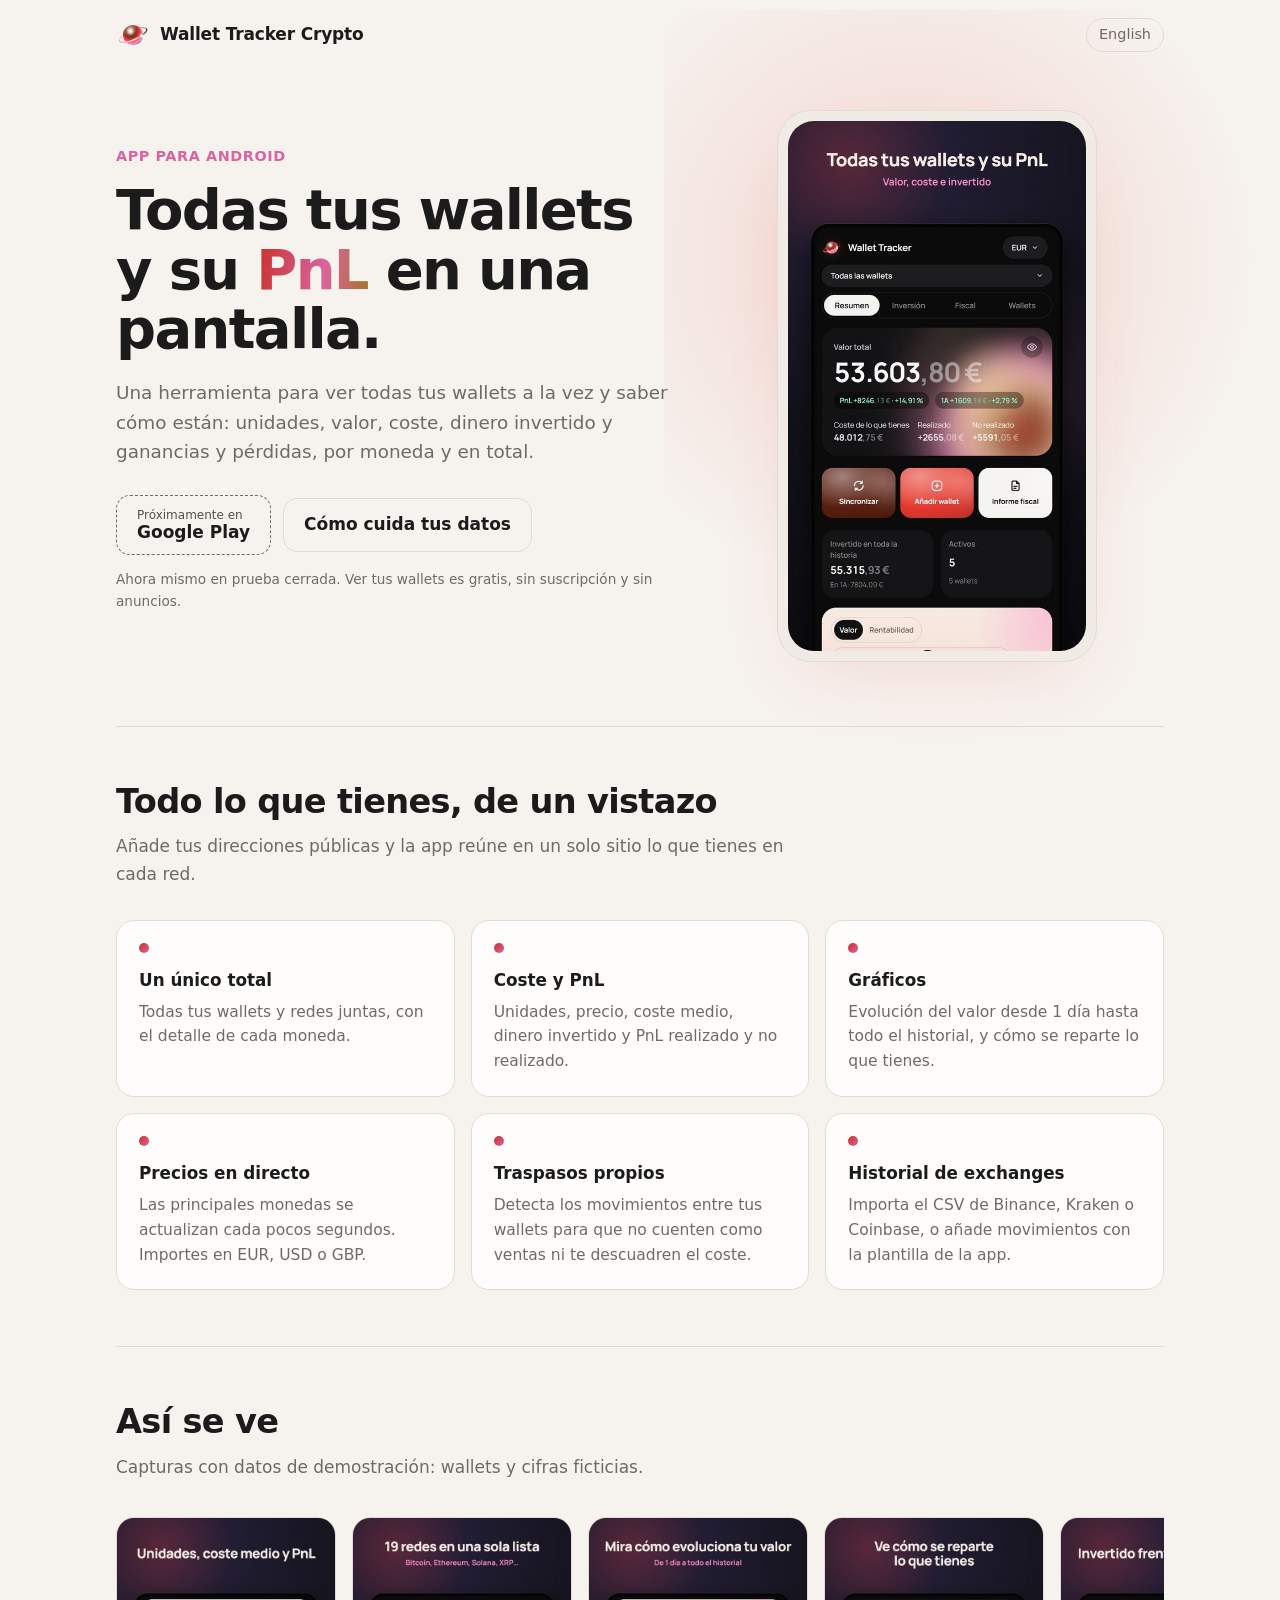
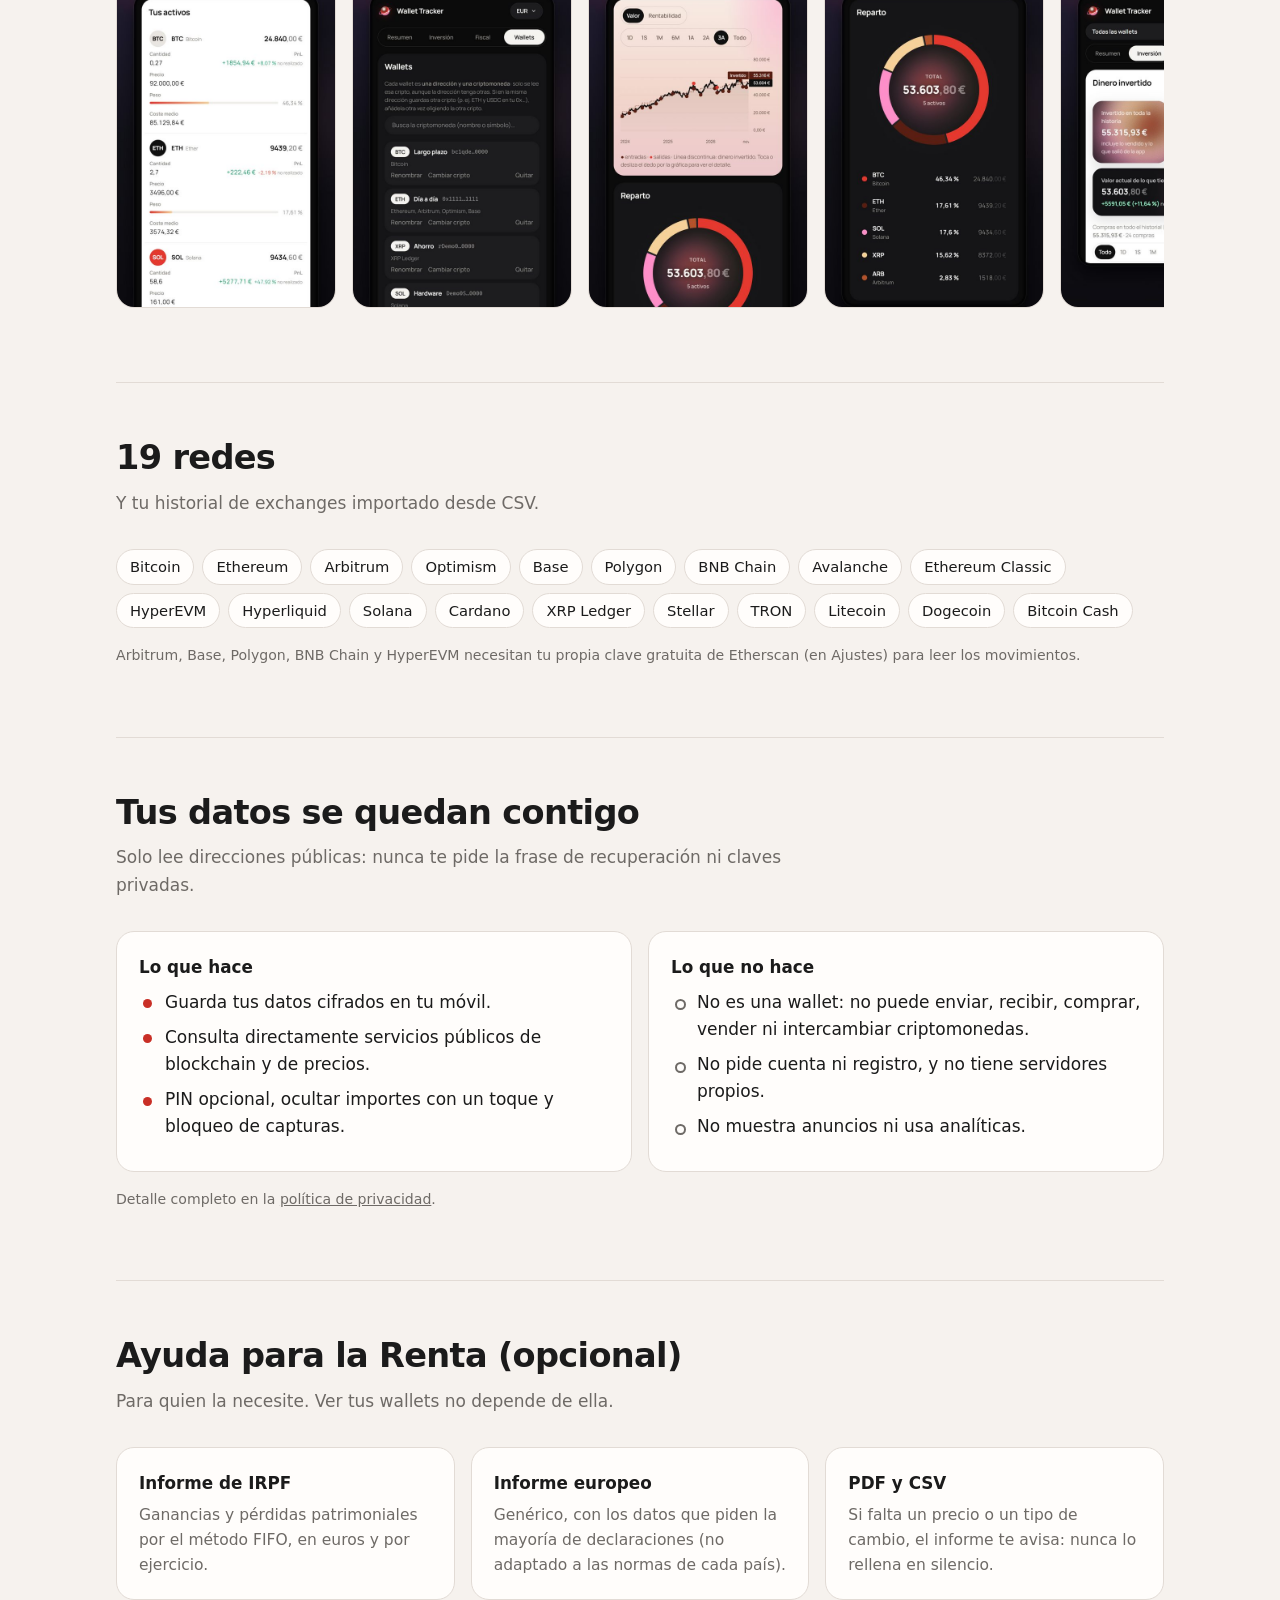
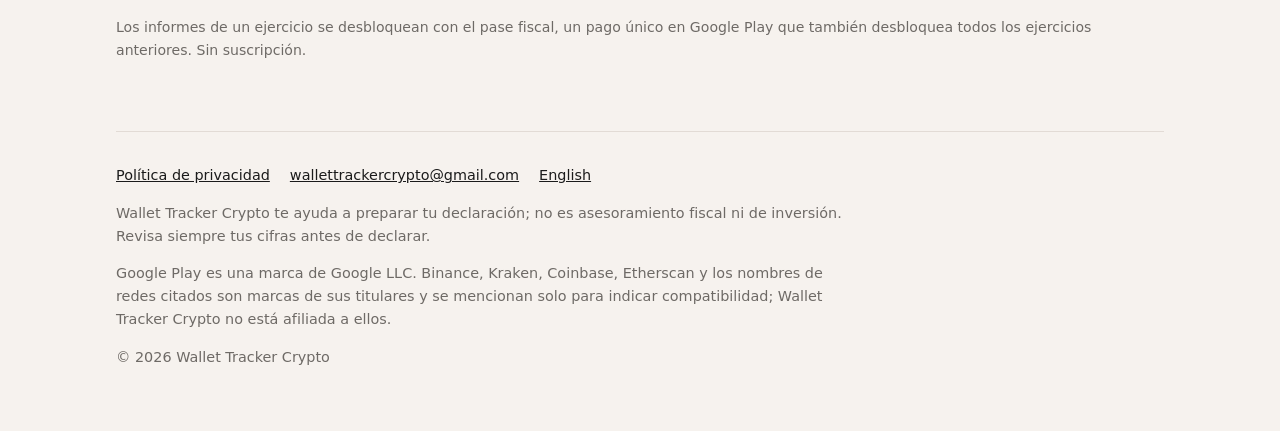
==== index.html @ d4ad1f21 "Website: landing page (ES + EN) Co-Authored-By: Claude Opus 5.5 <noreply@anthropic.com>" ====
<!doctype html>
<html lang="es">
<head>
<meta charset="utf-8">
<meta name="viewport" content="width=device-width,initial-scale=1">
<meta http-equiv="Content-Security-Policy" content="default-src 'none'; style-src 'self'; img-src 'self'; base-uri 'none'; form-action 'none'">
<meta name="referrer" content="no-referrer">
<title>Wallet Tracker Crypto</title>
<meta name="description" content="Todas tus wallets y su PnL en una pantalla. Solo lee direcciones públicas: nunca pide claves privadas. Sin cuenta, sin anuncios y con tus datos cifrados en el móvil.">
<link rel="canonical" href="https://wallettrackercrypto.github.io/">
<link rel="alternate" hreflang="es" href="https://wallettrackercrypto.github.io/">
<link rel="alternate" hreflang="en" href="https://wallettrackercrypto.github.io/en.html">
<link rel="icon" href="img/icon-32.png" sizes="32x32">
<link rel="apple-touch-icon" href="img/icon-192.png">
<meta property="og:title" content="Wallet Tracker Crypto">
<meta property="og:description" content="Todas tus wallets y su PnL en una pantalla.">
<meta property="og:image" content="https://wallettrackercrypto.github.io/img/og-es.jpg">
<meta property="og:type" content="website">
<link rel="stylesheet" href="style.css">
</head>
<body>
<div class="wrap">
  <header class="top">
    <a class="brand" href="./"><img src="img/logo.svg" alt="" width="34" height="34">Wallet Tracker Crypto</a>
    <a class="lang" href="en.html" hreflang="en" lang="en">English</a>
  </header>

  <main>
    <div class="hero">
      <div>
        <p class="eyebrow">App para Android</p>
        <h1>Todas tus wallets y su <span class="hl">PnL</span> en una pantalla.</h1>
        <p class="lead">Una herramienta para ver todas tus wallets a la vez y saber cómo están: unidades, valor, coste, dinero invertido y ganancias y pérdidas, por moneda y en total.</p>
        <div class="cta">
          <span class="btn soon"><span><small>Próximamente en</small>Google Play</span></span>
          <a class="btn ghost" href="#privacidad">Cómo cuida tus datos</a>
        </div>
        <p class="note">Ahora mismo en prueba cerrada. Ver tus wallets es gratis, sin suscripción y sin anuncios.</p>
      </div>
      <div class="phone"><img src="img/es/01-overview.jpg" alt="Resumen de la app con el total de todas las wallets y su PnL" width="540" height="960"></div>
    </div>

    <section>
      <h2>Todo lo que tienes, de un vistazo</h2>
      <p class="sub">Añade tus direcciones públicas y la app reúne en un solo sitio lo que tienes en cada red.</p>
      <div class="grid">
        <div class="card"><div class="dot"></div><h3>Un único total</h3><p>Todas tus wallets y redes juntas, con el detalle de cada moneda.</p></div>
        <div class="card"><div class="dot"></div><h3>Coste y PnL</h3><p>Unidades, precio, coste medio, dinero invertido y PnL realizado y no realizado.</p></div>
        <div class="card"><div class="dot"></div><h3>Gráficos</h3><p>Evolución del valor desde 1 día hasta todo el historial, y cómo se reparte lo que tienes.</p></div>
        <div class="card"><div class="dot"></div><h3>Precios en directo</h3><p>Las principales monedas se actualizan cada pocos segundos. Importes en EUR, USD o GBP.</p></div>
        <div class="card"><div class="dot"></div><h3>Traspasos propios</h3><p>Detecta los movimientos entre tus wallets para que no cuenten como ventas ni te descuadren el coste.</p></div>
        <div class="card"><div class="dot"></div><h3>Historial de exchanges</h3><p>Importa el CSV de Binance, Kraken o Coinbase, o añade movimientos con la plantilla de la app.</p></div>
      </div>
    </section>

    <section aria-label="Capturas de pantalla">
      <h2>Así se ve</h2>
      <p class="sub">Capturas con datos de demostración: wallets y cifras ficticias.</p>
      <div class="shots">
        <figure><img src="img/es/02-assets.jpg" alt="Lista de activos con unidades, coste medio y PnL" width="540" height="960" loading="lazy"></figure>
        <figure><img src="img/es/03-wallets.jpg" alt="Lista de wallets en varias redes" width="540" height="960" loading="lazy"></figure>
        <figure><img src="img/es/04-chart.jpg" alt="Gráfico del valor por periodo" width="540" height="960" loading="lazy"></figure>
        <figure><img src="img/es/05-allocation.jpg" alt="Gráfico de distribución" width="540" height="960" loading="lazy"></figure>
        <figure><img src="img/es/06-investment.jpg" alt="Dinero invertido frente a valor actual" width="540" height="960" loading="lazy"></figure>
        <figure><img src="img/es/07-privacy.jpg" alt="Opciones de privacidad: PIN y ocultar importes" width="540" height="960" loading="lazy"></figure>
        <figure><img src="img/es/08-tax.jpg" alt="Pase fiscal del IRPF en la app" width="540" height="960" loading="lazy"></figure>
      </div>
    </section>

    <section>
      <h2>19 redes</h2>
      <p class="sub">Y tu historial de exchanges importado desde CSV.</p>
      <ul class="nets">
        <li>Bitcoin</li><li>Ethereum</li><li>Arbitrum</li><li>Optimism</li><li>Base</li><li>Polygon</li><li>BNB Chain</li>
        <li>Avalanche</li><li>Ethereum Classic</li><li>HyperEVM</li><li>Hyperliquid</li><li>Solana</li><li>Cardano</li>
        <li>XRP Ledger</li><li>Stellar</li><li>TRON</li><li>Litecoin</li><li>Dogecoin</li><li>Bitcoin Cash</li>
      </ul>
      <p class="fine">Arbitrum, Base, Polygon, BNB Chain y HyperEVM necesitan tu propia clave gratuita de Etherscan (en Ajustes) para leer los movimientos.</p>
    </section>

    <section id="privacidad">
      <h2>Tus datos se quedan contigo</h2>
      <p class="sub">Solo lee direcciones públicas: nunca te pide la frase de recuperación ni claves privadas.</p>
      <div class="split">
        <div class="card">
          <h3>Lo que hace</h3>
          <ul class="check">
            <li>Guarda tus datos cifrados en tu móvil.</li>
            <li>Consulta directamente servicios públicos de blockchain y de precios.</li>
            <li>PIN opcional, ocultar importes con un toque y bloqueo de capturas.</li>
          </ul>
        </div>
        <div class="card">
          <h3>Lo que no hace</h3>
          <ul class="check cross">
            <li>No es una wallet: no puede enviar, recibir, comprar, vender ni intercambiar criptomonedas.</li>
            <li>No pide cuenta ni registro, y no tiene servidores propios.</li>
            <li>No muestra anuncios ni usa analíticas.</li>
          </ul>
        </div>
      </div>
      <p class="fine">Detalle completo en la <a href="https://wallettrackercrypto.github.io/wallettracker-privacy/">política de privacidad</a>.</p>
    </section>

    <section>
      <h2>Ayuda para la Renta (opcional)</h2>
      <p class="sub">Para quien la necesite. Ver tus wallets no depende de ella.</p>
      <div class="grid">
        <div class="card"><h3>Informe de IRPF</h3><p>Ganancias y pérdidas patrimoniales por el método FIFO, en euros y por ejercicio.</p></div>
        <div class="card"><h3>Informe europeo</h3><p>Genérico, con los datos que piden la mayoría de declaraciones (no adaptado a las normas de cada país).</p></div>
        <div class="card"><h3>PDF y CSV</h3><p>Si falta un precio o un tipo de cambio, el informe te avisa: nunca lo rellena en silencio.</p></div>
      </div>
      <p class="fine">Los informes de un ejercicio se desbloquean con el pase fiscal, un pago único en Google Play que también desbloquea todos los ejercicios anteriores. Sin suscripción.</p>
    </section>
  </main>

  <footer>
    <nav>
      <a href="https://wallettrackercrypto.github.io/wallettracker-privacy/">Política de privacidad</a>
      <a href="mailto:wallettrackercrypto@gmail.com">wallettrackercrypto@gmail.com</a>
      <a href="en.html" hreflang="en" lang="en">English</a>
    </nav>
    <p class="disclaimer">Wallet Tracker Crypto te ayuda a preparar tu declaración; no es asesoramiento fiscal ni de inversión. Revisa siempre tus cifras antes de declarar.</p>
    <p class="disclaimer">Google Play es una marca de Google LLC. Binance, Kraken, Coinbase, Etherscan y los nombres de redes citados son marcas de sus titulares y se mencionan solo para indicar compatibilidad; Wallet Tracker Crypto no está afiliada a ellos.</p>
    <p>© 2026 Wallet Tracker Crypto</p>
  </footer>
</div>
</body>
</html>
---- style.css ----
:root {
  --bg: #0b0b0c; --card: #151416; --card-2: #1d1b1e; --text: #f6f4f1; --muted: #a39f9a; --border: #2a2729;
  --accent: #e5392f; --accent-deep: #5a1f12; --accent-soft: #ff8fc8; --gold: #f6d29a;
  --glow: rgba(229, 57, 47, .28);
  color-scheme: dark;
}
@media (prefers-color-scheme: light) {
  :root {
    --bg: #f6f2ee; --card: #fffdfb; --card-2: #f1ebe6; --text: #1b1b1b; --muted: #6e6a66; --border: #e2dbd5;
    --accent: #c92f26; --accent-deep: #5a1f12; --accent-soft: #d9649f; --gold: #a8742a;
    --glow: rgba(229, 57, 47, .16);
    color-scheme: light;
  }
}
* { box-sizing: border-box; }
html { -webkit-text-size-adjust: 100%; }
body {
  margin: 0; background: var(--bg); color: var(--text);
  font: 17px/1.6 system-ui, -apple-system, "Segoe UI", Roboto, sans-serif;
  overflow-x: hidden;
}
a { color: inherit; }
img { max-width: 100%; display: block; }
.wrap { max-width: 1080px; margin: 0 auto; padding: 0 16px; }

/* Header */
header.top { display: flex; align-items: center; justify-content: space-between; gap: 12px; padding: 18px 0; }
.brand { display: flex; align-items: center; gap: 10px; text-decoration: none; font-weight: 700; letter-spacing: -.01em; }
.brand img { width: 34px; height: 34px; }
.lang { font-size: .9rem; color: var(--muted); text-decoration: none; border: 1px solid var(--border); border-radius: 999px; padding: 4px 12px; }
.lang:hover { color: var(--text); border-color: var(--muted); }

/* Hero */
.hero { position: relative; display: grid; grid-template-columns: 1.1fr .9fr; gap: 40px; align-items: center; padding: 40px 0 64px; }
.hero::before {
  content: ""; position: absolute; z-index: -1; width: 620px; height: 620px; right: -120px; top: -60px;
  background: radial-gradient(circle at 40% 40%, var(--glow), transparent 65%); pointer-events: none;
}
.eyebrow { color: var(--accent-soft); font-weight: 600; font-size: .9rem; letter-spacing: .04em; text-transform: uppercase; margin: 0 0 12px; }
h1 { font-size: clamp(2.1rem, 5.4vw, 3.5rem); line-height: 1.06; letter-spacing: -.03em; margin: 0 0 20px; }
h1 .hl { background: linear-gradient(100deg, var(--accent), var(--accent-soft) 60%, var(--gold)); -webkit-background-clip: text; background-clip: text; color: transparent; }
.lead { font-size: 1.15rem; color: var(--muted); margin: 0 0 28px; max-width: 34em; }
.cta { display: flex; flex-wrap: wrap; gap: 12px; align-items: center; }
.btn {
  display: inline-flex; align-items: center; gap: 10px; padding: 12px 20px; border-radius: 14px; text-decoration: none; font-weight: 600;
  background: var(--text); color: var(--bg);
}
.btn.ghost { background: transparent; color: var(--text); border: 1px solid var(--border); }
.btn small { display: block; font-weight: 400; font-size: .75rem; opacity: .75; line-height: 1.2; }
.btn span { line-height: 1.2; }
.note { font-size: .85rem; color: var(--muted); margin-top: 14px; }
.phone { justify-self: center; width: min(320px, 78vw); border-radius: 34px; padding: 10px; background: var(--card-2); border: 1px solid var(--border); box-shadow: 0 30px 80px -30px var(--glow); }
.phone img { border-radius: 26px; width: 100%; height: auto; aspect-ratio: 9 / 16; }

/* Sections */
section { padding: 56px 0; border-top: 1px solid var(--border); }
h2 { font-size: clamp(1.5rem, 3.4vw, 2.1rem); line-height: 1.15; letter-spacing: -.02em; margin: 0 0 12px; }
.sub { color: var(--muted); margin: 0 0 32px; max-width: 40em; }
.grid { display: grid; grid-template-columns: repeat(3, 1fr); gap: 16px; }
.card { background: var(--card); border: 1px solid var(--border); border-radius: 18px; padding: 22px; }
.card h3 { margin: 0 0 6px; font-size: 1.05rem; }
.card p { margin: 0; color: var(--muted); font-size: .97rem; }
.dot { width: 10px; height: 10px; border-radius: 50%; background: linear-gradient(135deg, var(--accent), var(--accent-soft)); margin-bottom: 14px; }

/* Screenshot strip: scrolls inside itself, never the page */
.shots { display: flex; gap: 16px; overflow-x: auto; scroll-snap-type: x mandatory; padding: 4px 2px 18px; -webkit-overflow-scrolling: touch; }
.shots figure { flex: 0 0 auto; width: 220px; margin: 0; scroll-snap-align: start; }
.shots img { width: 220px; height: auto; aspect-ratio: 9 / 16; border-radius: 18px; border: 1px solid var(--border); background: var(--card-2); }

.nets { display: flex; flex-wrap: wrap; gap: 8px; margin: 0; padding: 0; list-style: none; }
.nets li { border: 1px solid var(--border); background: var(--card); border-radius: 999px; padding: 5px 13px; font-size: .92rem; }
.fine { font-size: .88rem; color: var(--muted); margin-top: 16px; }

.split { display: grid; grid-template-columns: 1fr 1fr; gap: 16px; }
ul.check { margin: 0; padding: 0; list-style: none; }
ul.check li { padding-left: 26px; position: relative; margin: 8px 0; }
ul.check li::before { content: ""; position: absolute; left: 4px; top: .62em; width: 9px; height: 9px; border-radius: 50%; background: var(--accent); }
ul.cross li::before { background: transparent; border: 2px solid var(--muted); width: 7px; height: 7px; }

footer { border-top: 1px solid var(--border); padding: 32px 0 48px; color: var(--muted); font-size: .9rem; }
footer nav { display: flex; flex-wrap: wrap; gap: 8px 20px; margin-bottom: 14px; }
footer a { color: var(--text); }
.disclaimer { max-width: 52em; }

@media (max-width: 860px) {
  .hero { grid-template-columns: 1fr; gap: 32px; padding-top: 16px; }
  .hero::before { width: 420px; height: 420px; right: -160px; top: 120px; }
  .grid { grid-template-columns: 1fr 1fr; }
}
@media (max-width: 560px) {
  body { font-size: 16px; }
  .grid, .split { grid-template-columns: 1fr; }
  section { padding: 44px 0; }
  .shots figure, .shots img { width: 180px; }
}

/* "Coming soon" is a label, not a button */
.btn.soon { background: transparent; color: var(--text); border: 1px dashed var(--muted); cursor: default; }
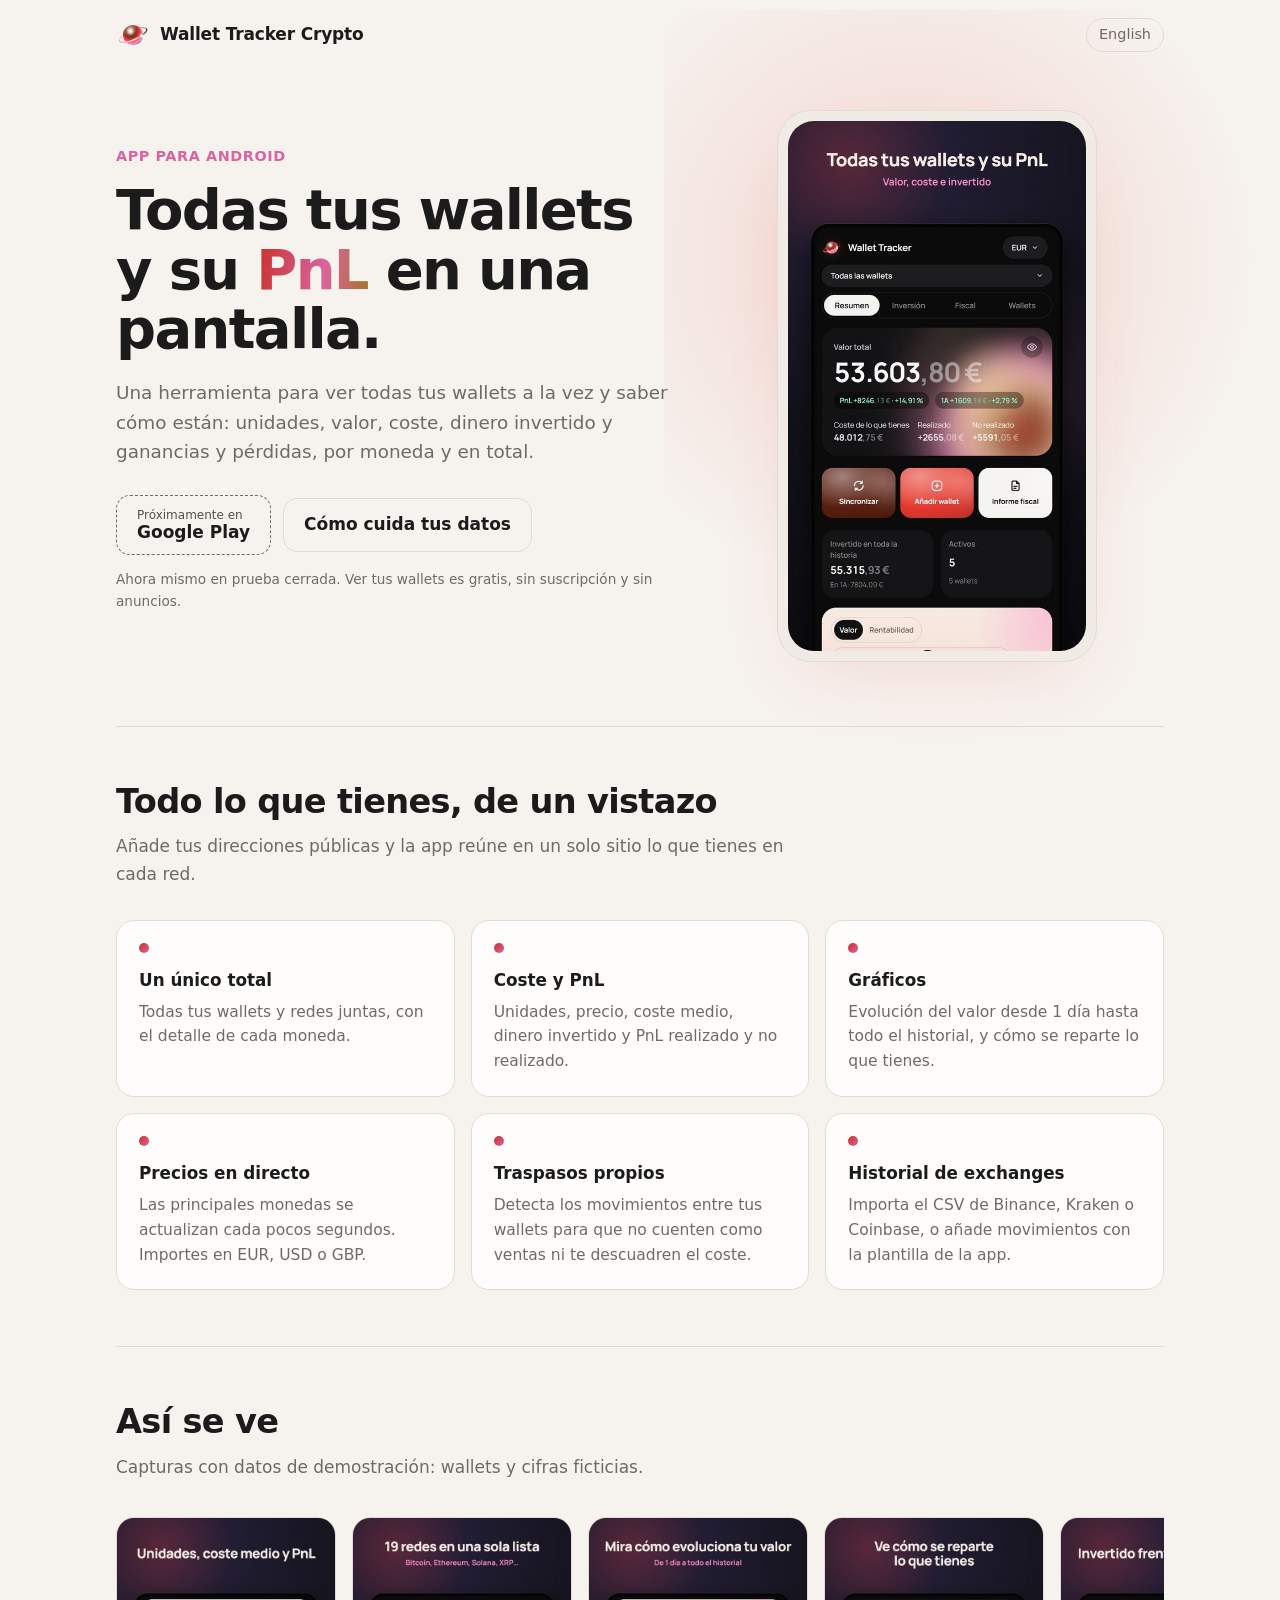
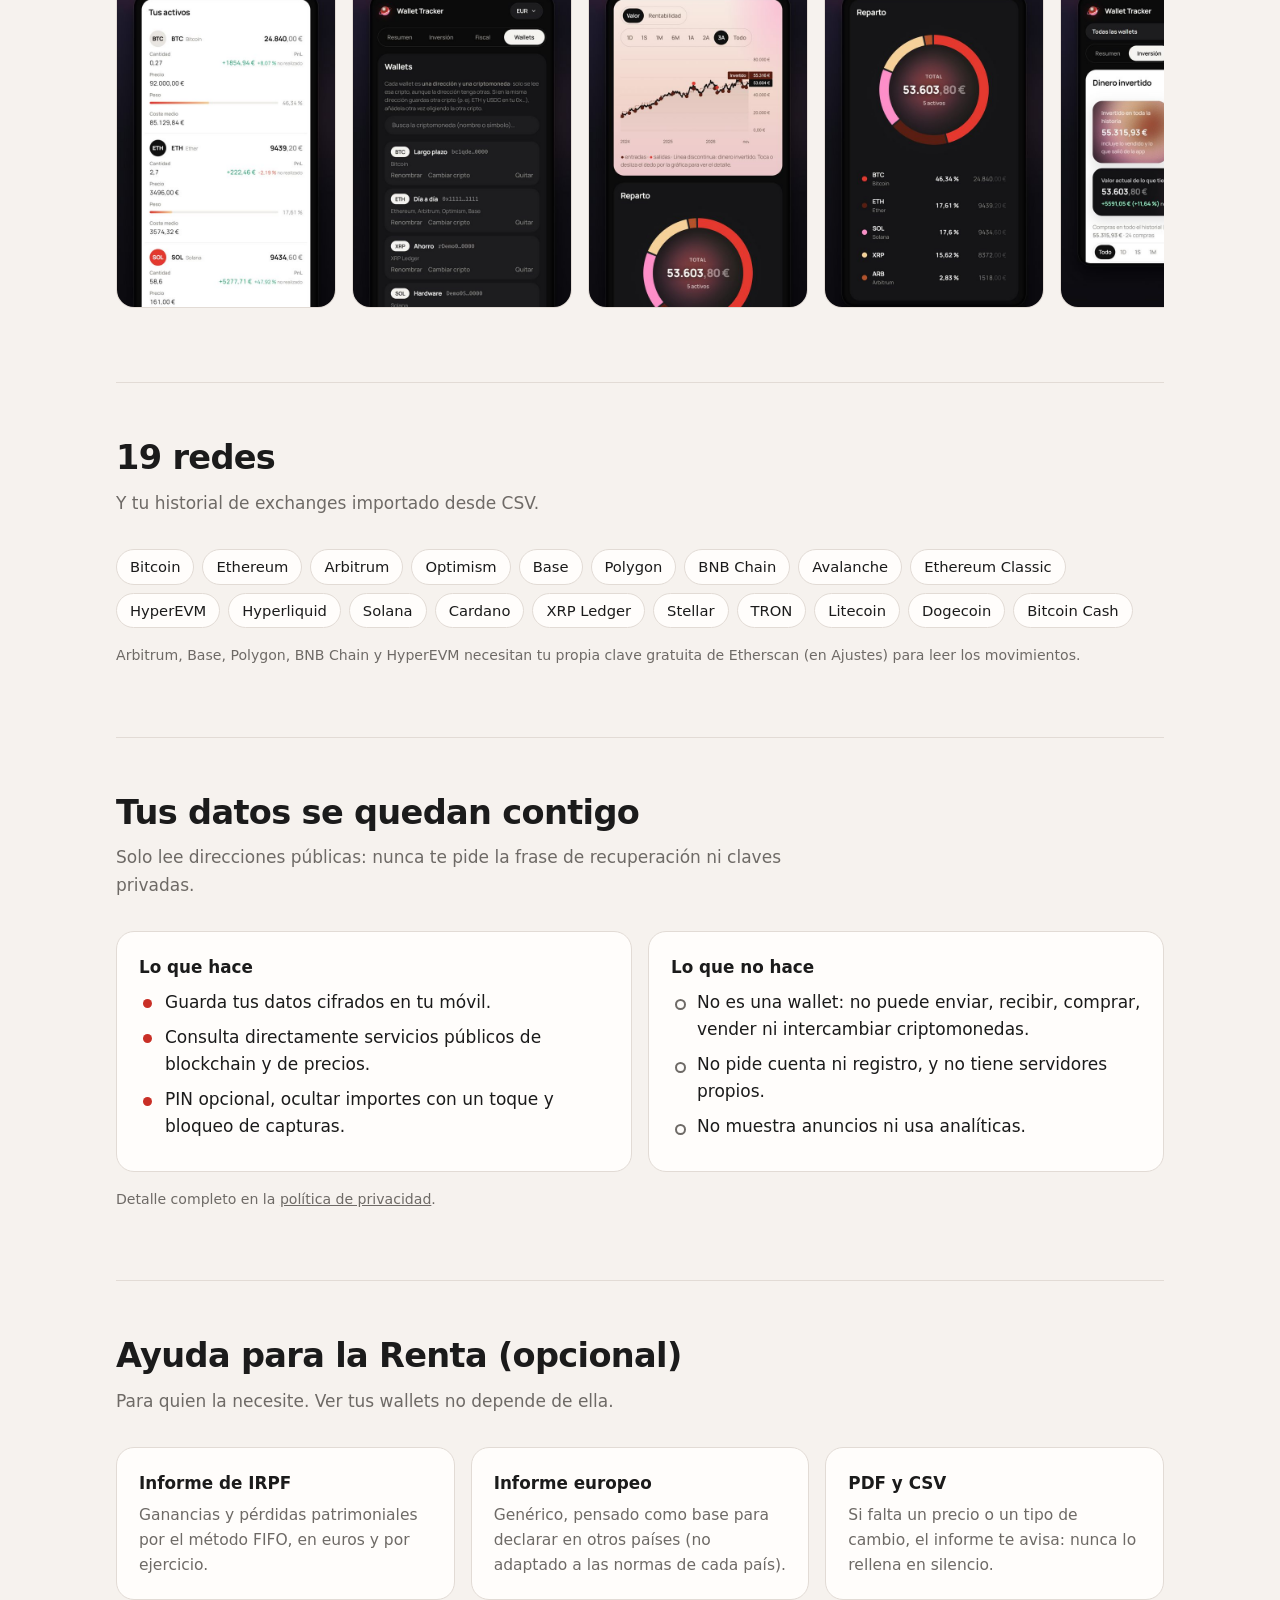
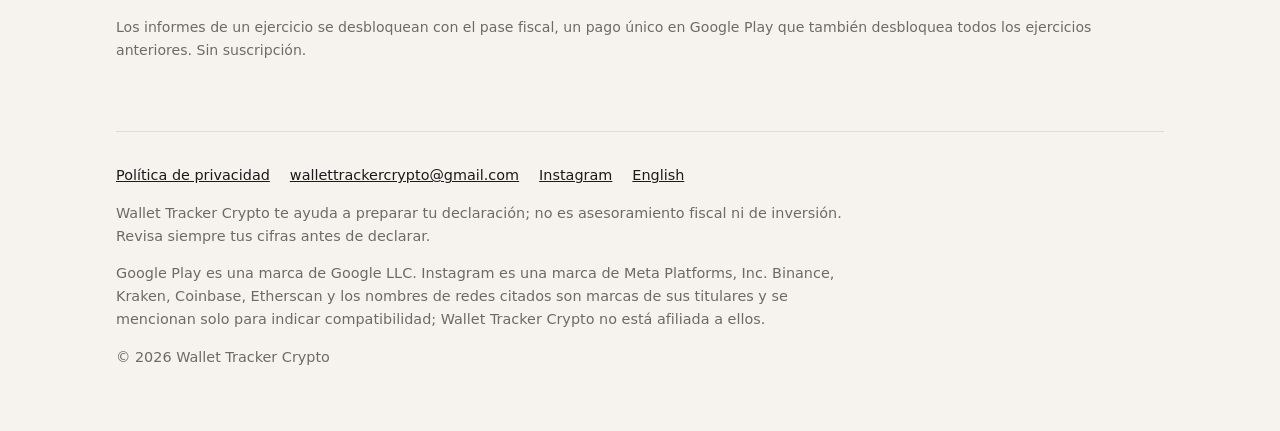
==== commit 62bc7234: "Website: Instagram link in footer; EU report wording Co-Authored-By: Claude Opus 5.5 <noreply@anthro" ====
--- a/index.html
+++ b/index.html
@@ -107,7 +107,7 @@
       <p class="sub">Para quien la necesite. Ver tus wallets no depende de ella.</p>
       <div class="grid">
         <div class="card"><h3>Informe de IRPF</h3><p>Ganancias y pérdidas patrimoniales por el método FIFO, en euros y por ejercicio.</p></div>
-        <div class="card"><h3>Informe europeo</h3><p>Genérico, con los datos que piden la mayoría de declaraciones (no adaptado a las normas de cada país).</p></div>
+        <div class="card"><h3>Informe europeo</h3><p>Genérico, pensado como base para declarar en otros países (no adaptado a las normas de cada país).</p></div>
         <div class="card"><h3>PDF y CSV</h3><p>Si falta un precio o un tipo de cambio, el informe te avisa: nunca lo rellena en silencio.</p></div>
       </div>
       <p class="fine">Los informes de un ejercicio se desbloquean con el pase fiscal, un pago único en Google Play que también desbloquea todos los ejercicios anteriores. Sin suscripción.</p>
@@ -118,10 +118,11 @@
     <nav>
       <a href="https://wallettrackercrypto.github.io/wallettracker-privacy/">Política de privacidad</a>
       <a href="mailto:wallettrackercrypto@gmail.com">wallettrackercrypto@gmail.com</a>
+      <a href="https://www.instagram.com/wallettrackercrypto/" rel="noopener">Instagram</a>
       <a href="en.html" hreflang="en" lang="en">English</a>
     </nav>
     <p class="disclaimer">Wallet Tracker Crypto te ayuda a preparar tu declaración; no es asesoramiento fiscal ni de inversión. Revisa siempre tus cifras antes de declarar.</p>
-    <p class="disclaimer">Google Play es una marca de Google LLC. Binance, Kraken, Coinbase, Etherscan y los nombres de redes citados son marcas de sus titulares y se mencionan solo para indicar compatibilidad; Wallet Tracker Crypto no está afiliada a ellos.</p>
+    <p class="disclaimer">Google Play es una marca de Google LLC. Instagram es una marca de Meta Platforms, Inc. Binance, Kraken, Coinbase, Etherscan y los nombres de redes citados son marcas de sus titulares y se mencionan solo para indicar compatibilidad; Wallet Tracker Crypto no está afiliada a ellos.</p>
     <p>© 2026 Wallet Tracker Crypto</p>
   </footer>
 </div>
